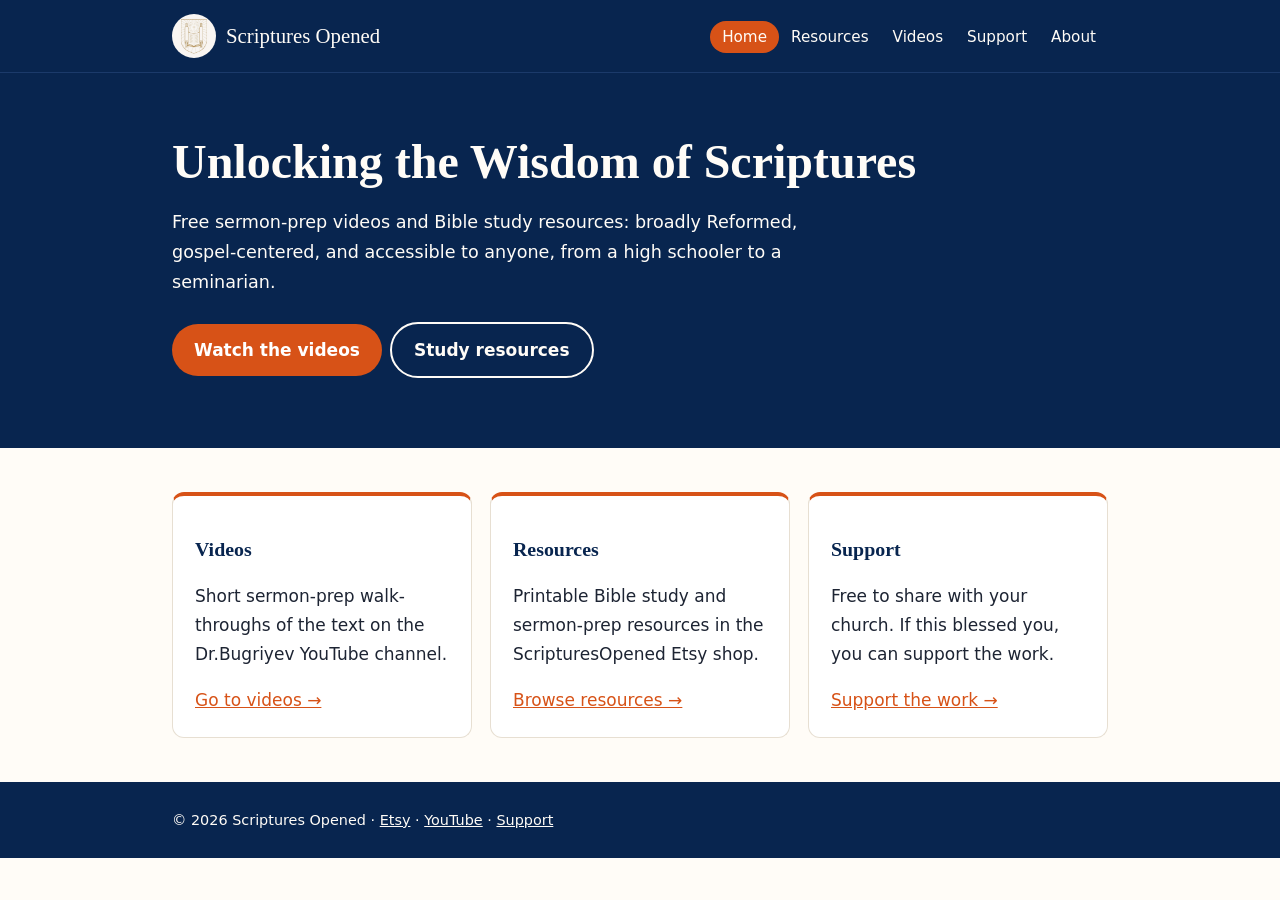
==== index.html @ d646ded9 "ScripturesOpened site" ====
<!doctype html><html lang="en"><head><meta charset="utf-8"><meta name="viewport" content="width=device-width,initial-scale=1"><title>Scriptures Opened — Unlocking the Wisdom of Scriptures</title><meta name="description" content="ScripturesOpened: free sermon-prep videos and Bible study resources."><link rel="icon" href="assets/logo.png"><link rel="stylesheet" href="styles.css"></head><body>
<header><div class="wrap"><a class="brand" href="index.html"><img src="assets/logo.png" alt="">Scriptures Opened</a><nav><a href="index.html" aria-current="page">Home</a><a href="resources.html">Resources</a><a href="videos.html">Videos</a><a href="support.html">Support</a><a href="about.html">About</a></nav></div></header>
<div class="hero"><div class="wrap"><h1>Unlocking the Wisdom of Scriptures</h1><p>Free sermon-prep videos and Bible study resources: broadly Reformed, gospel-centered, and accessible to anyone, from a high schooler to a seminarian.</p><a class="btn" href="videos.html">Watch the videos</a><a class="btn alt" href="resources.html">Study resources</a></div></div><main><section><div class="wrap"><div class="cards"><div class="card"><h3>Videos</h3><p>Short sermon-prep walk-throughs of the text on the Dr.Bugriyev YouTube channel.</p><a href="videos.html">Go to videos &rarr;</a></div><div class="card"><h3>Resources</h3><p>Printable Bible study and sermon-prep resources in the ScripturesOpened Etsy shop.</p><a href="resources.html">Browse resources &rarr;</a></div><div class="card"><h3>Support</h3><p>Free to share with your church. If this blessed you, you can support the work.</p><a href="support.html">Support the work &rarr;</a></div></div></div></section></main>
<footer><div class="wrap">&copy; 2026 Scriptures Opened &middot; <a href="https://www.etsy.com/shop/ScripturesOpened">Etsy</a> &middot; <a href="https://www.youtube.com/@Dr.Bugriyev">YouTube</a> &middot; <a href="https://buymeacoffee.com/scripturesopened">Support</a></div></footer></body></html>
---- styles.css ----
:root{--navy:#08254F;--orange:#D75217;--cream:#FFFCF7;--ink:#1d2433;--muted:#5a6375;--line:#e7dfd2;--serif:Georgia,"Times New Roman",serif;--sans:system-ui,-apple-system,"Segoe UI",Roboto,Arial,sans-serif}
*{box-sizing:border-box}body{margin:0;background:var(--cream);color:var(--ink);font:17px/1.7 var(--sans)}
a{color:var(--orange)}h1,h2,h3{font-family:var(--serif);color:var(--navy);line-height:1.2}
.wrap{max-width:980px;margin:0 auto;padding:0 22px}
header{background:var(--navy)}header .wrap{display:flex;align-items:center;justify-content:space-between;flex-wrap:wrap;gap:10px;min-height:72px}
.brand{display:flex;align-items:center;gap:10px;color:var(--cream);text-decoration:none;font-family:var(--serif);font-size:1.3rem}.brand img{width:44px;height:44px;border-radius:50%}
nav a{color:var(--cream);text-decoration:none;padding:7px 12px;border-radius:999px;font-size:.95rem}nav a[aria-current]{background:var(--orange)}nav a:hover{text-decoration:underline}
.hero{background:var(--navy);color:var(--cream);padding:60px 0 70px;border-top:1px solid #1b3a6a}.hero h1{color:var(--cream);font-size:clamp(2rem,5vw,3rem);margin:0 0 .3em}.hero p{max-width:60ch;font-size:1.1rem}
.btn{display:inline-block;background:var(--orange);color:#fff;text-decoration:none;padding:12px 22px;border-radius:999px;font-weight:600;margin:6px 8px 0 0}.btn.alt{background:transparent;border:2px solid var(--cream);color:var(--cream)}
main section{padding:44px 0}.cards{display:grid;grid-template-columns:repeat(auto-fit,minmax(240px,1fr));gap:18px}.card{background:#fff;border:1px solid var(--line);border-top:4px solid var(--orange);border-radius:12px;padding:22px}
.note{color:var(--muted);font-size:.95rem}footer{background:var(--navy);color:var(--cream);padding:26px 0;font-size:.9rem}footer a{color:var(--cream)}
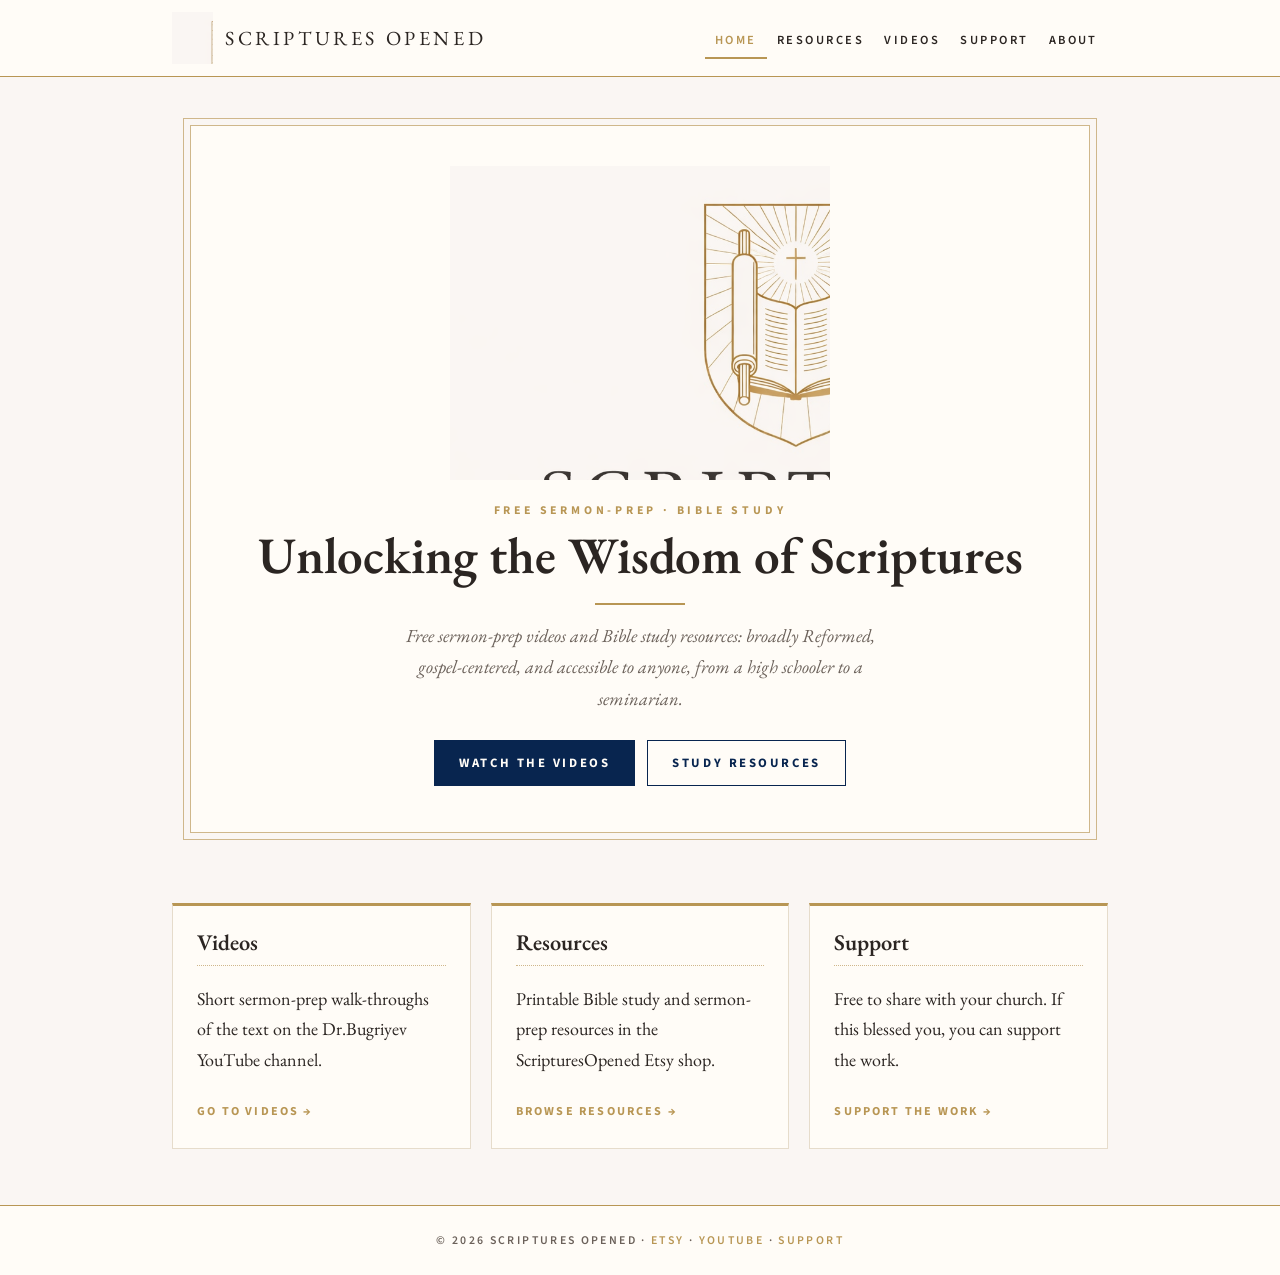
==== commit c38aced1: "Restyle to match ScripturesOpened packet theme" ====
--- a/index.html
+++ b/index.html
@@ -1,4 +1,4 @@
-<!doctype html><html lang="en"><head><meta charset="utf-8"><meta name="viewport" content="width=device-width,initial-scale=1"><title>Scriptures Opened — Unlocking the Wisdom of Scriptures</title><meta name="description" content="ScripturesOpened: free sermon-prep videos and Bible study resources."><link rel="icon" href="assets/logo.png"><link rel="stylesheet" href="styles.css"></head><body>
-<header><div class="wrap"><a class="brand" href="index.html"><img src="assets/logo.png" alt="">Scriptures Opened</a><nav><a href="index.html" aria-current="page">Home</a><a href="resources.html">Resources</a><a href="videos.html">Videos</a><a href="support.html">Support</a><a href="about.html">About</a></nav></div></header>
-<div class="hero"><div class="wrap"><h1>Unlocking the Wisdom of Scriptures</h1><p>Free sermon-prep videos and Bible study resources: broadly Reformed, gospel-centered, and accessible to anyone, from a high schooler to a seminarian.</p><a class="btn" href="videos.html">Watch the videos</a><a class="btn alt" href="resources.html">Study resources</a></div></div><main><section><div class="wrap"><div class="cards"><div class="card"><h3>Videos</h3><p>Short sermon-prep walk-throughs of the text on the Dr.Bugriyev YouTube channel.</p><a href="videos.html">Go to videos &rarr;</a></div><div class="card"><h3>Resources</h3><p>Printable Bible study and sermon-prep resources in the ScripturesOpened Etsy shop.</p><a href="resources.html">Browse resources &rarr;</a></div><div class="card"><h3>Support</h3><p>Free to share with your church. If this blessed you, you can support the work.</p><a href="support.html">Support the work &rarr;</a></div></div></div></section></main>
+<!doctype html><html lang="en"><head><meta charset="utf-8"><meta name="viewport" content="width=device-width,initial-scale=1"><title>Scriptures Opened — Unlocking the Wisdom of Scriptures</title><meta name="description" content="ScripturesOpened: free sermon-prep videos and Bible study resources."><link rel="icon" href="assets/logo.png"><link rel="preconnect" href="https://fonts.gstatic.com"><link rel="stylesheet" href="https://fonts.googleapis.com/css2?family=EB+Garamond:ital,wght@0,400;0,500;0,600;1,400&family=Source+Sans+3:wght@400;600;700&display=swap"><link rel="stylesheet" href="styles.css"></head><body>
+<header><div class="wrap"><a class="brand" href="index.html"><img src="assets/shield.png" alt="">Scriptures Opened</a><nav><a href="index.html" aria-current="page">Home</a><a href="resources.html">Resources</a><a href="videos.html">Videos</a><a href="support.html">Support</a><a href="about.html">About</a></nav></div></header>
+<div class="hero"><div class="wrap"><img class="lockup" src="assets/lockup.png" alt="Scriptures Opened — Hearts Burning"><p class="eyebrow">Free sermon-prep &middot; Bible study</p><h1>Unlocking the Wisdom of Scriptures</h1><p>Free sermon-prep videos and Bible study resources: broadly Reformed, gospel-centered, and accessible to anyone, from a high schooler to a seminarian.</p><a class="btn" href="videos.html">Watch the videos</a><a class="btn alt" href="resources.html">Study resources</a></div></div><main><section><div class="wrap"><div class="cards"><div class="card"><h3>Videos</h3><p>Short sermon-prep walk-throughs of the text on the Dr.Bugriyev YouTube channel.</p><a href="videos.html">Go to videos &rarr;</a></div><div class="card"><h3>Resources</h3><p>Printable Bible study and sermon-prep resources in the ScripturesOpened Etsy shop.</p><a href="resources.html">Browse resources &rarr;</a></div><div class="card"><h3>Support</h3><p>Free to share with your church. If this blessed you, you can support the work.</p><a href="support.html">Support the work &rarr;</a></div></div></div></section></main>
 <footer><div class="wrap">&copy; 2026 Scriptures Opened &middot; <a href="https://www.etsy.com/shop/ScripturesOpened">Etsy</a> &middot; <a href="https://www.youtube.com/@Dr.Bugriyev">YouTube</a> &middot; <a href="https://buymeacoffee.com/scripturesopened">Support</a></div></footer></body></html>
--- a/styles.css
+++ b/styles.css
@@ -1,11 +1,18 @@
-:root{--navy:#08254F;--orange:#D75217;--cream:#FFFCF7;--ink:#1d2433;--muted:#5a6375;--line:#e7dfd2;--serif:Georgia,"Times New Roman",serif;--sans:system-ui,-apple-system,"Segoe UI",Roboto,Arial,sans-serif}
-*{box-sizing:border-box}body{margin:0;background:var(--cream);color:var(--ink);font:17px/1.7 var(--sans)}
-a{color:var(--orange)}h1,h2,h3{font-family:var(--serif);color:var(--navy);line-height:1.2}
+:root{--paper:#FAF6F3;--gold:#B89654;--gold-l:#CFB78B;--ink:#2B2522;--muted:#6b615a;--navy:#08254F;--orange:#D75217;--cream:#FFFCF7;--line:#e6dccb;--serif:"EB Garamond",Garamond,Georgia,serif;--sans:"Source Sans 3","Source Sans Pro",system-ui,sans-serif}
+*{box-sizing:border-box}body{margin:0;background:var(--paper);color:var(--ink);font:18px/1.7 var(--serif)}
+a{color:var(--navy)}h1,h2,h3{font-family:var(--serif);font-weight:600;color:var(--ink);line-height:1.15}
 .wrap{max-width:980px;margin:0 auto;padding:0 22px}
-header{background:var(--navy)}header .wrap{display:flex;align-items:center;justify-content:space-between;flex-wrap:wrap;gap:10px;min-height:72px}
-.brand{display:flex;align-items:center;gap:10px;color:var(--cream);text-decoration:none;font-family:var(--serif);font-size:1.3rem}.brand img{width:44px;height:44px;border-radius:50%}
-nav a{color:var(--cream);text-decoration:none;padding:7px 12px;border-radius:999px;font-size:.95rem}nav a[aria-current]{background:var(--orange)}nav a:hover{text-decoration:underline}
-.hero{background:var(--navy);color:var(--cream);padding:60px 0 70px;border-top:1px solid #1b3a6a}.hero h1{color:var(--cream);font-size:clamp(2rem,5vw,3rem);margin:0 0 .3em}.hero p{max-width:60ch;font-size:1.1rem}
-.btn{display:inline-block;background:var(--orange);color:#fff;text-decoration:none;padding:12px 22px;border-radius:999px;font-weight:600;margin:6px 8px 0 0}.btn.alt{background:transparent;border:2px solid var(--cream);color:var(--cream)}
-main section{padding:44px 0}.cards{display:grid;grid-template-columns:repeat(auto-fit,minmax(240px,1fr));gap:18px}.card{background:#fff;border:1px solid var(--line);border-top:4px solid var(--orange);border-radius:12px;padding:22px}
-.note{color:var(--muted);font-size:.95rem}footer{background:var(--navy);color:var(--cream);padding:26px 0;font-size:.9rem}footer a{color:var(--cream)}
+header{background:var(--cream);border-bottom:1px solid var(--gold)}header .wrap{display:flex;align-items:center;justify-content:space-between;flex-wrap:wrap;gap:10px;min-height:76px}
+.brand{display:flex;align-items:center;gap:12px;color:var(--ink);text-decoration:none;font-family:var(--serif);font-size:1.25rem;letter-spacing:.18em;text-transform:uppercase}.brand img{height:52px;width:auto}
+nav a{font:600 .78rem var(--sans);letter-spacing:.2em;text-transform:uppercase;color:var(--ink);text-decoration:none;padding:8px 10px;border-bottom:2px solid transparent}nav a[aria-current]{color:var(--gold);border-bottom-color:var(--gold)}nav a:hover{color:var(--gold)}
+.eyebrow{font:700 .74rem var(--sans);letter-spacing:.32em;text-transform:uppercase;color:var(--gold);margin:0 0 .6em}
+.hero{padding:48px 0 30px;text-align:center}.hero .wrap{border:1px solid var(--gold-l);outline:1px solid var(--gold-l);outline-offset:6px;background:var(--cream);padding:40px 30px 46px;max-width:900px}
+.lockup{width:min(380px,80%);margin:0 auto 22px;display:block}.hero h1{font-size:clamp(2.2rem,5vw,3.2rem);margin:0 0 .3em}
+.hero p:not(.eyebrow){max-width:56ch;margin:0 auto 1em;font-style:italic;color:var(--muted);font-size:1.15rem}
+.hero h1::after,hr.gold{content:"";display:block;width:90px;height:0;border:0;border-top:2px solid var(--gold);margin:18px auto 0}hr.gold{margin:6px 0 24px}
+.btn{display:inline-block;font:700 .8rem var(--sans);letter-spacing:.2em;text-transform:uppercase;background:var(--navy);color:var(--cream);text-decoration:none;padding:13px 24px;margin:8px 6px 0;border:1px solid var(--navy)}.btn.alt{background:transparent;color:var(--navy)}.btn:hover{background:var(--gold);border-color:var(--gold);color:#fff}
+main section{padding:40px 0 56px}.sheet{background:var(--cream);border:1px solid var(--line);padding:40px clamp(22px,5vw,56px)!important;max-width:900px}
+.cards{display:grid;grid-template-columns:repeat(auto-fit,minmax(240px,1fr));gap:20px}.card{background:var(--cream);border:1px solid var(--line);border-top:3px solid var(--gold);padding:24px}
+.card h3{font-size:1.4rem;margin:0 0 .4em;padding-bottom:.4em;border-bottom:1px dotted var(--gold-l)}.card a{font:700 .76rem var(--sans);letter-spacing:.18em;text-transform:uppercase;color:var(--gold);text-decoration:none}
+.note{color:var(--muted);font-style:italic}
+footer{border-top:1px solid var(--gold);background:var(--cream);color:var(--muted);padding:26px 0;font:600 .74rem var(--sans);letter-spacing:.2em;text-transform:uppercase;text-align:center}footer a{color:var(--gold);text-decoration:none}
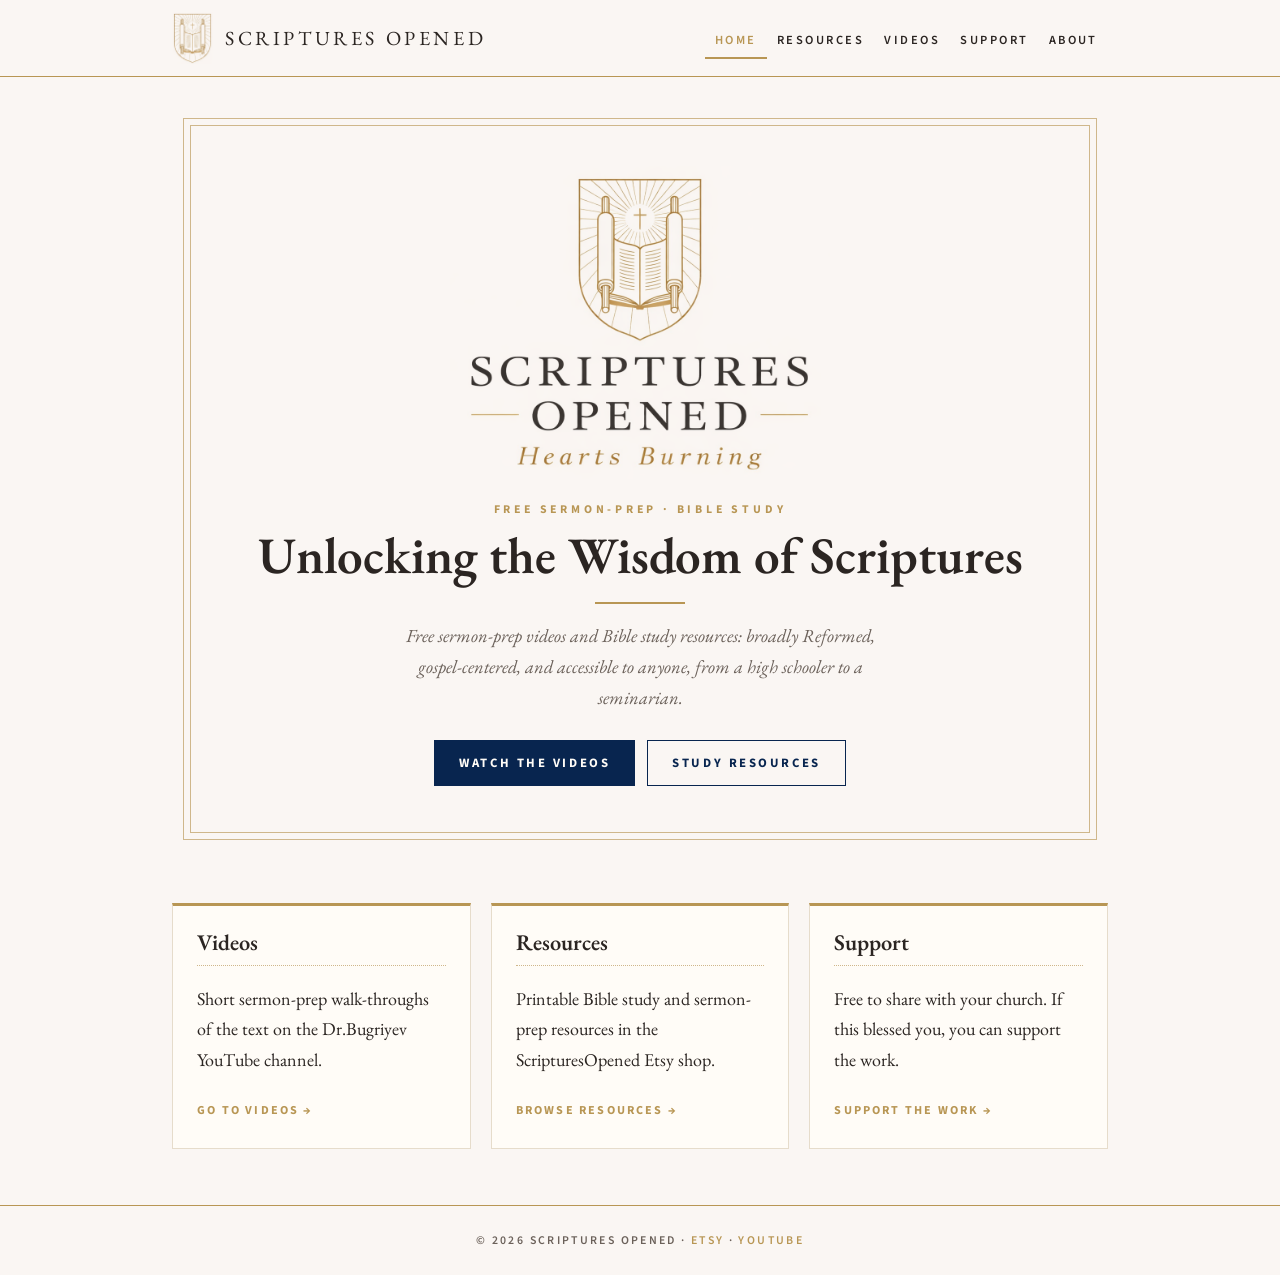
==== commit 7ef0e13d: "Remove Buy Me a Coffee from site" ====
--- a/index.html
+++ b/index.html
@@ -1,4 +1,4 @@
 <!doctype html><html lang="en"><head><meta charset="utf-8"><meta name="viewport" content="width=device-width,initial-scale=1"><title>Scriptures Opened — Unlocking the Wisdom of Scriptures</title><meta name="description" content="ScripturesOpened: free sermon-prep videos and Bible study resources."><link rel="icon" href="assets/logo.png"><link rel="preconnect" href="https://fonts.gstatic.com"><link rel="stylesheet" href="https://fonts.googleapis.com/css2?family=EB+Garamond:ital,wght@0,400;0,500;0,600;1,400&family=Source+Sans+3:wght@400;600;700&display=swap"><link rel="stylesheet" href="styles.css"></head><body>
 <header><div class="wrap"><a class="brand" href="index.html"><img src="assets/shield.png" alt="">Scriptures Opened</a><nav><a href="index.html" aria-current="page">Home</a><a href="resources.html">Resources</a><a href="videos.html">Videos</a><a href="support.html">Support</a><a href="about.html">About</a></nav></div></header>
 <div class="hero"><div class="wrap"><img class="lockup" src="assets/lockup.png" alt="Scriptures Opened — Hearts Burning"><p class="eyebrow">Free sermon-prep &middot; Bible study</p><h1>Unlocking the Wisdom of Scriptures</h1><p>Free sermon-prep videos and Bible study resources: broadly Reformed, gospel-centered, and accessible to anyone, from a high schooler to a seminarian.</p><a class="btn" href="videos.html">Watch the videos</a><a class="btn alt" href="resources.html">Study resources</a></div></div><main><section><div class="wrap"><div class="cards"><div class="card"><h3>Videos</h3><p>Short sermon-prep walk-throughs of the text on the Dr.Bugriyev YouTube channel.</p><a href="videos.html">Go to videos &rarr;</a></div><div class="card"><h3>Resources</h3><p>Printable Bible study and sermon-prep resources in the ScripturesOpened Etsy shop.</p><a href="resources.html">Browse resources &rarr;</a></div><div class="card"><h3>Support</h3><p>Free to share with your church. If this blessed you, you can support the work.</p><a href="support.html">Support the work &rarr;</a></div></div></div></section></main>
-<footer><div class="wrap">&copy; 2026 Scriptures Opened &middot; <a href="https://www.etsy.com/shop/ScripturesOpened">Etsy</a> &middot; <a href="https://www.youtube.com/@Dr.Bugriyev">YouTube</a> &middot; <a href="https://buymeacoffee.com/scripturesopened">Support</a></div></footer></body></html>
+<footer><div class="wrap">&copy; 2026 Scriptures Opened &middot; <a href="https://www.etsy.com/shop/ScripturesOpened">Etsy</a> &middot; <a href="https://www.youtube.com/@Dr.Bugriyev">YouTube</a></div></footer></body></html>
--- a/styles.css
+++ b/styles.css
@@ -2,11 +2,11 @@
 *{box-sizing:border-box}body{margin:0;background:var(--paper);color:var(--ink);font:18px/1.7 var(--serif)}
 a{color:var(--navy)}h1,h2,h3{font-family:var(--serif);font-weight:600;color:var(--ink);line-height:1.15}
 .wrap{max-width:980px;margin:0 auto;padding:0 22px}
-header{background:var(--cream);border-bottom:1px solid var(--gold)}header .wrap{display:flex;align-items:center;justify-content:space-between;flex-wrap:wrap;gap:10px;min-height:76px}
+header{background:var(--paper);border-bottom:1px solid var(--gold)}header .wrap{display:flex;align-items:center;justify-content:space-between;flex-wrap:wrap;gap:10px;min-height:76px}
 .brand{display:flex;align-items:center;gap:12px;color:var(--ink);text-decoration:none;font-family:var(--serif);font-size:1.25rem;letter-spacing:.18em;text-transform:uppercase}.brand img{height:52px;width:auto}
 nav a{font:600 .78rem var(--sans);letter-spacing:.2em;text-transform:uppercase;color:var(--ink);text-decoration:none;padding:8px 10px;border-bottom:2px solid transparent}nav a[aria-current]{color:var(--gold);border-bottom-color:var(--gold)}nav a:hover{color:var(--gold)}
 .eyebrow{font:700 .74rem var(--sans);letter-spacing:.32em;text-transform:uppercase;color:var(--gold);margin:0 0 .6em}
-.hero{padding:48px 0 30px;text-align:center}.hero .wrap{border:1px solid var(--gold-l);outline:1px solid var(--gold-l);outline-offset:6px;background:var(--cream);padding:40px 30px 46px;max-width:900px}
+.hero{padding:48px 0 30px;text-align:center}.hero .wrap{border:1px solid var(--gold-l);outline:1px solid var(--gold-l);outline-offset:6px;background:var(--paper);padding:40px 30px 46px;max-width:900px}
 .lockup{width:min(380px,80%);margin:0 auto 22px;display:block}.hero h1{font-size:clamp(2.2rem,5vw,3.2rem);margin:0 0 .3em}
 .hero p:not(.eyebrow){max-width:56ch;margin:0 auto 1em;font-style:italic;color:var(--muted);font-size:1.15rem}
 .hero h1::after,hr.gold{content:"";display:block;width:90px;height:0;border:0;border-top:2px solid var(--gold);margin:18px auto 0}hr.gold{margin:6px 0 24px}
@@ -15,4 +15,4 @@
 .cards{display:grid;grid-template-columns:repeat(auto-fit,minmax(240px,1fr));gap:20px}.card{background:var(--cream);border:1px solid var(--line);border-top:3px solid var(--gold);padding:24px}
 .card h3{font-size:1.4rem;margin:0 0 .4em;padding-bottom:.4em;border-bottom:1px dotted var(--gold-l)}.card a{font:700 .76rem var(--sans);letter-spacing:.18em;text-transform:uppercase;color:var(--gold);text-decoration:none}
 .note{color:var(--muted);font-style:italic}
-footer{border-top:1px solid var(--gold);background:var(--cream);color:var(--muted);padding:26px 0;font:600 .74rem var(--sans);letter-spacing:.2em;text-transform:uppercase;text-align:center}footer a{color:var(--gold);text-decoration:none}
+footer{border-top:1px solid var(--gold);background:var(--paper);color:var(--muted);padding:26px 0;font:600 .74rem var(--sans);letter-spacing:.2em;text-transform:uppercase;text-align:center}footer a{color:var(--gold);text-decoration:none}
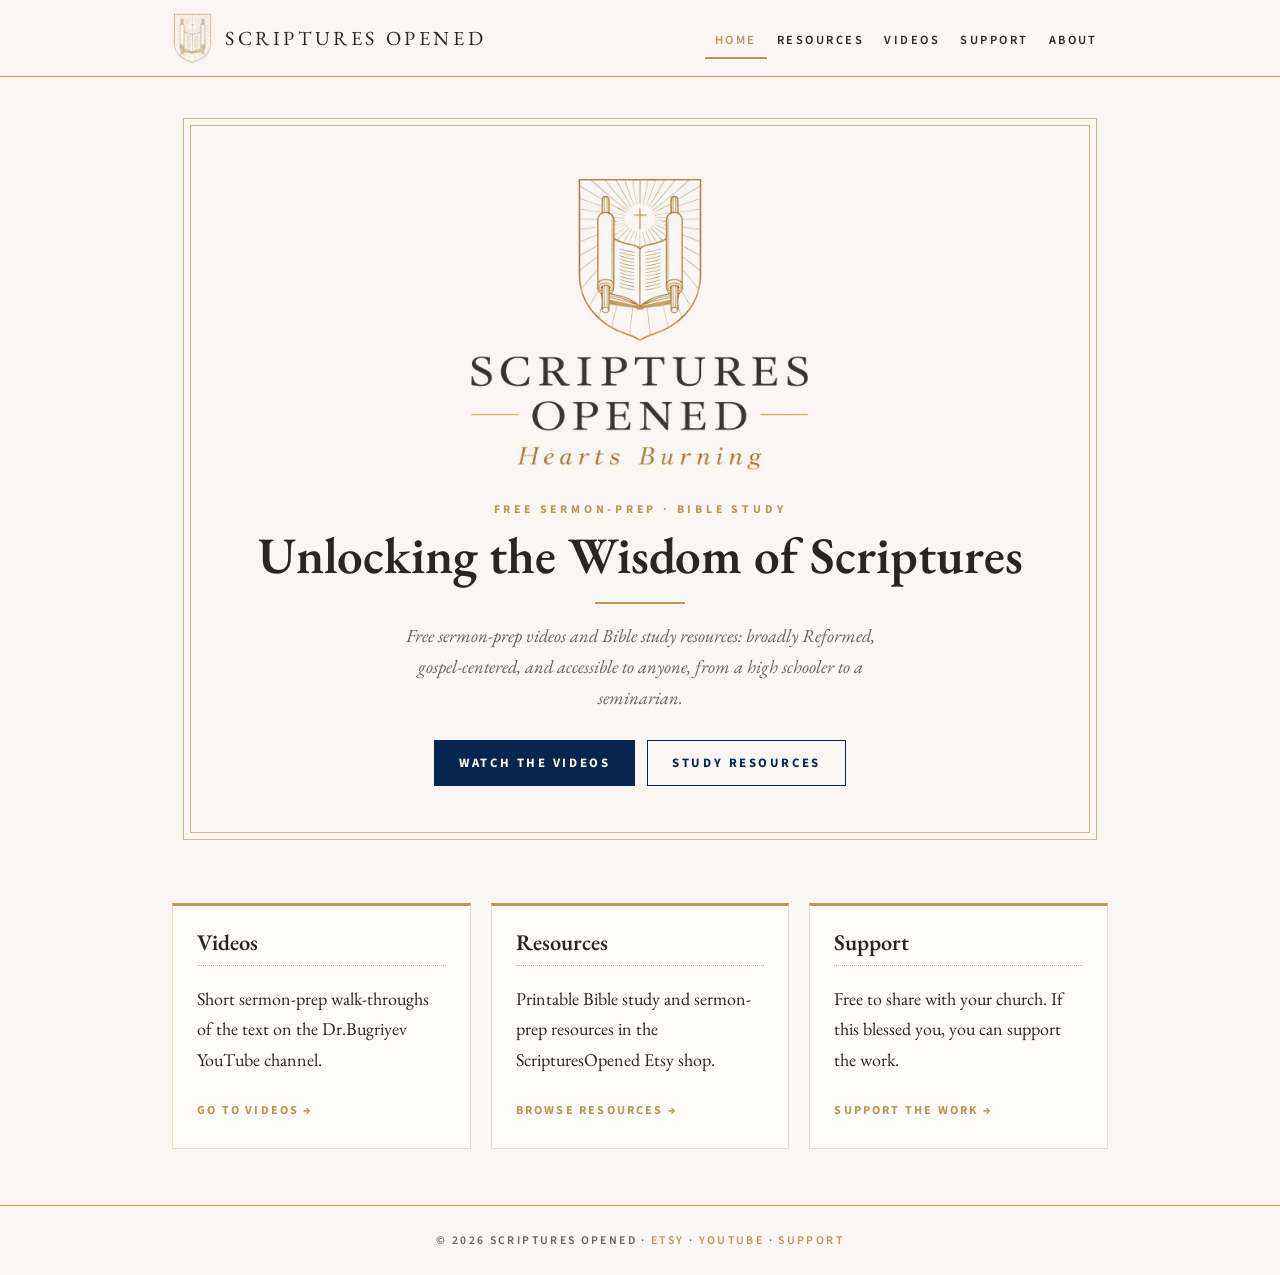
==== commit bec033f2: "Revert "Remove Buy Me a Coffee from site" This reverts commit 7ef0e13db8b4cdf46fd0919af4752ea9443e5d" ====
--- a/index.html
+++ b/index.html
@@ -1,4 +1,4 @@
 <!doctype html><html lang="en"><head><meta charset="utf-8"><meta name="viewport" content="width=device-width,initial-scale=1"><title>Scriptures Opened — Unlocking the Wisdom of Scriptures</title><meta name="description" content="ScripturesOpened: free sermon-prep videos and Bible study resources."><link rel="icon" href="assets/logo.png"><link rel="preconnect" href="https://fonts.gstatic.com"><link rel="stylesheet" href="https://fonts.googleapis.com/css2?family=EB+Garamond:ital,wght@0,400;0,500;0,600;1,400&family=Source+Sans+3:wght@400;600;700&display=swap"><link rel="stylesheet" href="styles.css"></head><body>
 <header><div class="wrap"><a class="brand" href="index.html"><img src="assets/shield.png" alt="">Scriptures Opened</a><nav><a href="index.html" aria-current="page">Home</a><a href="resources.html">Resources</a><a href="videos.html">Videos</a><a href="support.html">Support</a><a href="about.html">About</a></nav></div></header>
 <div class="hero"><div class="wrap"><img class="lockup" src="assets/lockup.png" alt="Scriptures Opened — Hearts Burning"><p class="eyebrow">Free sermon-prep &middot; Bible study</p><h1>Unlocking the Wisdom of Scriptures</h1><p>Free sermon-prep videos and Bible study resources: broadly Reformed, gospel-centered, and accessible to anyone, from a high schooler to a seminarian.</p><a class="btn" href="videos.html">Watch the videos</a><a class="btn alt" href="resources.html">Study resources</a></div></div><main><section><div class="wrap"><div class="cards"><div class="card"><h3>Videos</h3><p>Short sermon-prep walk-throughs of the text on the Dr.Bugriyev YouTube channel.</p><a href="videos.html">Go to videos &rarr;</a></div><div class="card"><h3>Resources</h3><p>Printable Bible study and sermon-prep resources in the ScripturesOpened Etsy shop.</p><a href="resources.html">Browse resources &rarr;</a></div><div class="card"><h3>Support</h3><p>Free to share with your church. If this blessed you, you can support the work.</p><a href="support.html">Support the work &rarr;</a></div></div></div></section></main>
-<footer><div class="wrap">&copy; 2026 Scriptures Opened &middot; <a href="https://www.etsy.com/shop/ScripturesOpened">Etsy</a> &middot; <a href="https://www.youtube.com/@Dr.Bugriyev">YouTube</a></div></footer></body></html>
+<footer><div class="wrap">&copy; 2026 Scriptures Opened &middot; <a href="https://www.etsy.com/shop/ScripturesOpened">Etsy</a> &middot; <a href="https://www.youtube.com/@Dr.Bugriyev">YouTube</a> &middot; <a href="https://buymeacoffee.com/scripturesopened">Support</a></div></footer></body></html>
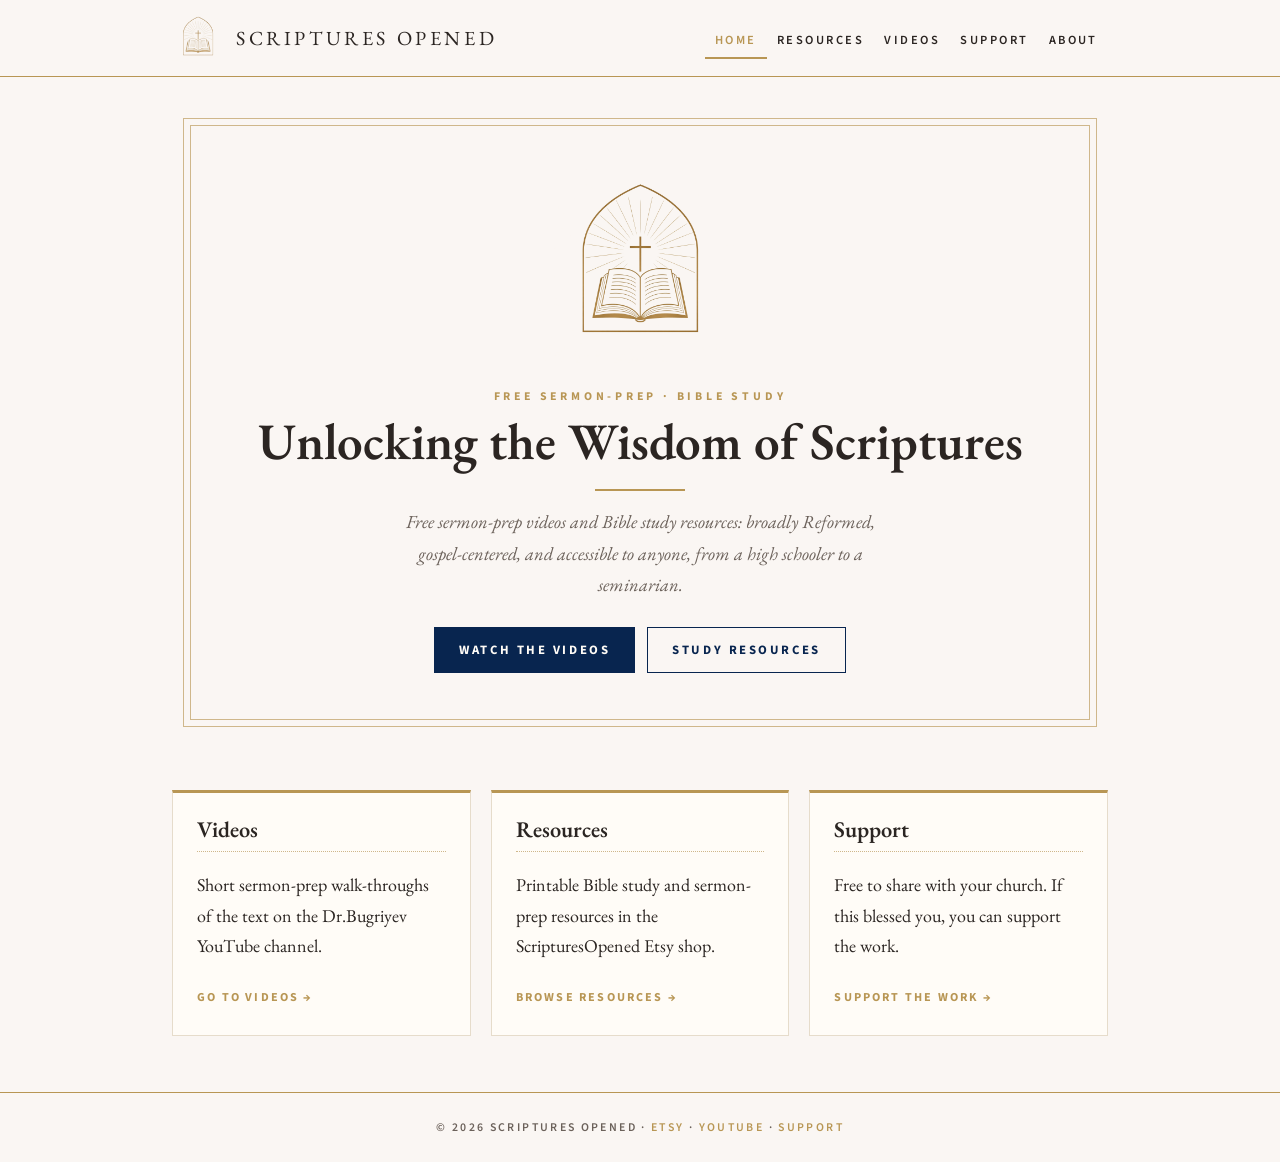
==== commit 3cf940c3: "Swap shield for gold arch logo" ====
--- a/index.html
+++ b/index.html
@@ -1,4 +1,4 @@
 <!doctype html><html lang="en"><head><meta charset="utf-8"><meta name="viewport" content="width=device-width,initial-scale=1"><title>Scriptures Opened — Unlocking the Wisdom of Scriptures</title><meta name="description" content="ScripturesOpened: free sermon-prep videos and Bible study resources."><link rel="icon" href="assets/logo.png"><link rel="preconnect" href="https://fonts.gstatic.com"><link rel="stylesheet" href="https://fonts.googleapis.com/css2?family=EB+Garamond:ital,wght@0,400;0,500;0,600;1,400&family=Source+Sans+3:wght@400;600;700&display=swap"><link rel="stylesheet" href="styles.css"></head><body>
-<header><div class="wrap"><a class="brand" href="index.html"><img src="assets/shield.png" alt="">Scriptures Opened</a><nav><a href="index.html" aria-current="page">Home</a><a href="resources.html">Resources</a><a href="videos.html">Videos</a><a href="support.html">Support</a><a href="about.html">About</a></nav></div></header>
-<div class="hero"><div class="wrap"><img class="lockup" src="assets/lockup.png" alt="Scriptures Opened — Hearts Burning"><p class="eyebrow">Free sermon-prep &middot; Bible study</p><h1>Unlocking the Wisdom of Scriptures</h1><p>Free sermon-prep videos and Bible study resources: broadly Reformed, gospel-centered, and accessible to anyone, from a high schooler to a seminarian.</p><a class="btn" href="videos.html">Watch the videos</a><a class="btn alt" href="resources.html">Study resources</a></div></div><main><section><div class="wrap"><div class="cards"><div class="card"><h3>Videos</h3><p>Short sermon-prep walk-throughs of the text on the Dr.Bugriyev YouTube channel.</p><a href="videos.html">Go to videos &rarr;</a></div><div class="card"><h3>Resources</h3><p>Printable Bible study and sermon-prep resources in the ScripturesOpened Etsy shop.</p><a href="resources.html">Browse resources &rarr;</a></div><div class="card"><h3>Support</h3><p>Free to share with your church. If this blessed you, you can support the work.</p><a href="support.html">Support the work &rarr;</a></div></div></div></section></main>
+<header><div class="wrap"><a class="brand" href="index.html"><img src="assets/arch_small.png" alt="">Scriptures Opened</a><nav><a href="index.html" aria-current="page">Home</a><a href="resources.html">Resources</a><a href="videos.html">Videos</a><a href="support.html">Support</a><a href="about.html">About</a></nav></div></header>
+<div class="hero"><div class="wrap"><img class="lockup" src="assets/arch.png" alt="Scriptures Opened logo"><p class="eyebrow">Free sermon-prep &middot; Bible study</p><h1>Unlocking the Wisdom of Scriptures</h1><p>Free sermon-prep videos and Bible study resources: broadly Reformed, gospel-centered, and accessible to anyone, from a high schooler to a seminarian.</p><a class="btn" href="videos.html">Watch the videos</a><a class="btn alt" href="resources.html">Study resources</a></div></div><main><section><div class="wrap"><div class="cards"><div class="card"><h3>Videos</h3><p>Short sermon-prep walk-throughs of the text on the Dr.Bugriyev YouTube channel.</p><a href="videos.html">Go to videos &rarr;</a></div><div class="card"><h3>Resources</h3><p>Printable Bible study and sermon-prep resources in the ScripturesOpened Etsy shop.</p><a href="resources.html">Browse resources &rarr;</a></div><div class="card"><h3>Support</h3><p>Free to share with your church. If this blessed you, you can support the work.</p><a href="support.html">Support the work &rarr;</a></div></div></div></section></main>
 <footer><div class="wrap">&copy; 2026 Scriptures Opened &middot; <a href="https://www.etsy.com/shop/ScripturesOpened">Etsy</a> &middot; <a href="https://www.youtube.com/@Dr.Bugriyev">YouTube</a> &middot; <a href="https://buymeacoffee.com/scripturesopened">Support</a></div></footer></body></html>
--- a/styles.css
+++ b/styles.css
@@ -7,7 +7,7 @@
 nav a{font:600 .78rem var(--sans);letter-spacing:.2em;text-transform:uppercase;color:var(--ink);text-decoration:none;padding:8px 10px;border-bottom:2px solid transparent}nav a[aria-current]{color:var(--gold);border-bottom-color:var(--gold)}nav a:hover{color:var(--gold)}
 .eyebrow{font:700 .74rem var(--sans);letter-spacing:.32em;text-transform:uppercase;color:var(--gold);margin:0 0 .6em}
 .hero{padding:48px 0 30px;text-align:center}.hero .wrap{border:1px solid var(--gold-l);outline:1px solid var(--gold-l);outline-offset:6px;background:var(--paper);padding:40px 30px 46px;max-width:900px}
-.lockup{width:min(380px,80%);margin:0 auto 22px;display:block}.hero h1{font-size:clamp(2.2rem,5vw,3.2rem);margin:0 0 .3em}
+.lockup{width:min(200px,55%);margin:0 auto 22px;display:block}.hero h1{font-size:clamp(2.2rem,5vw,3.2rem);margin:0 0 .3em}
 .hero p:not(.eyebrow){max-width:56ch;margin:0 auto 1em;font-style:italic;color:var(--muted);font-size:1.15rem}
 .hero h1::after,hr.gold{content:"";display:block;width:90px;height:0;border:0;border-top:2px solid var(--gold);margin:18px auto 0}hr.gold{margin:6px 0 24px}
 .btn{display:inline-block;font:700 .8rem var(--sans);letter-spacing:.2em;text-transform:uppercase;background:var(--navy);color:var(--cream);text-decoration:none;padding:13px 24px;margin:8px 6px 0;border:1px solid var(--navy)}.btn.alt{background:transparent;color:var(--navy)}.btn:hover{background:var(--gold);border-color:var(--gold);color:#fff}
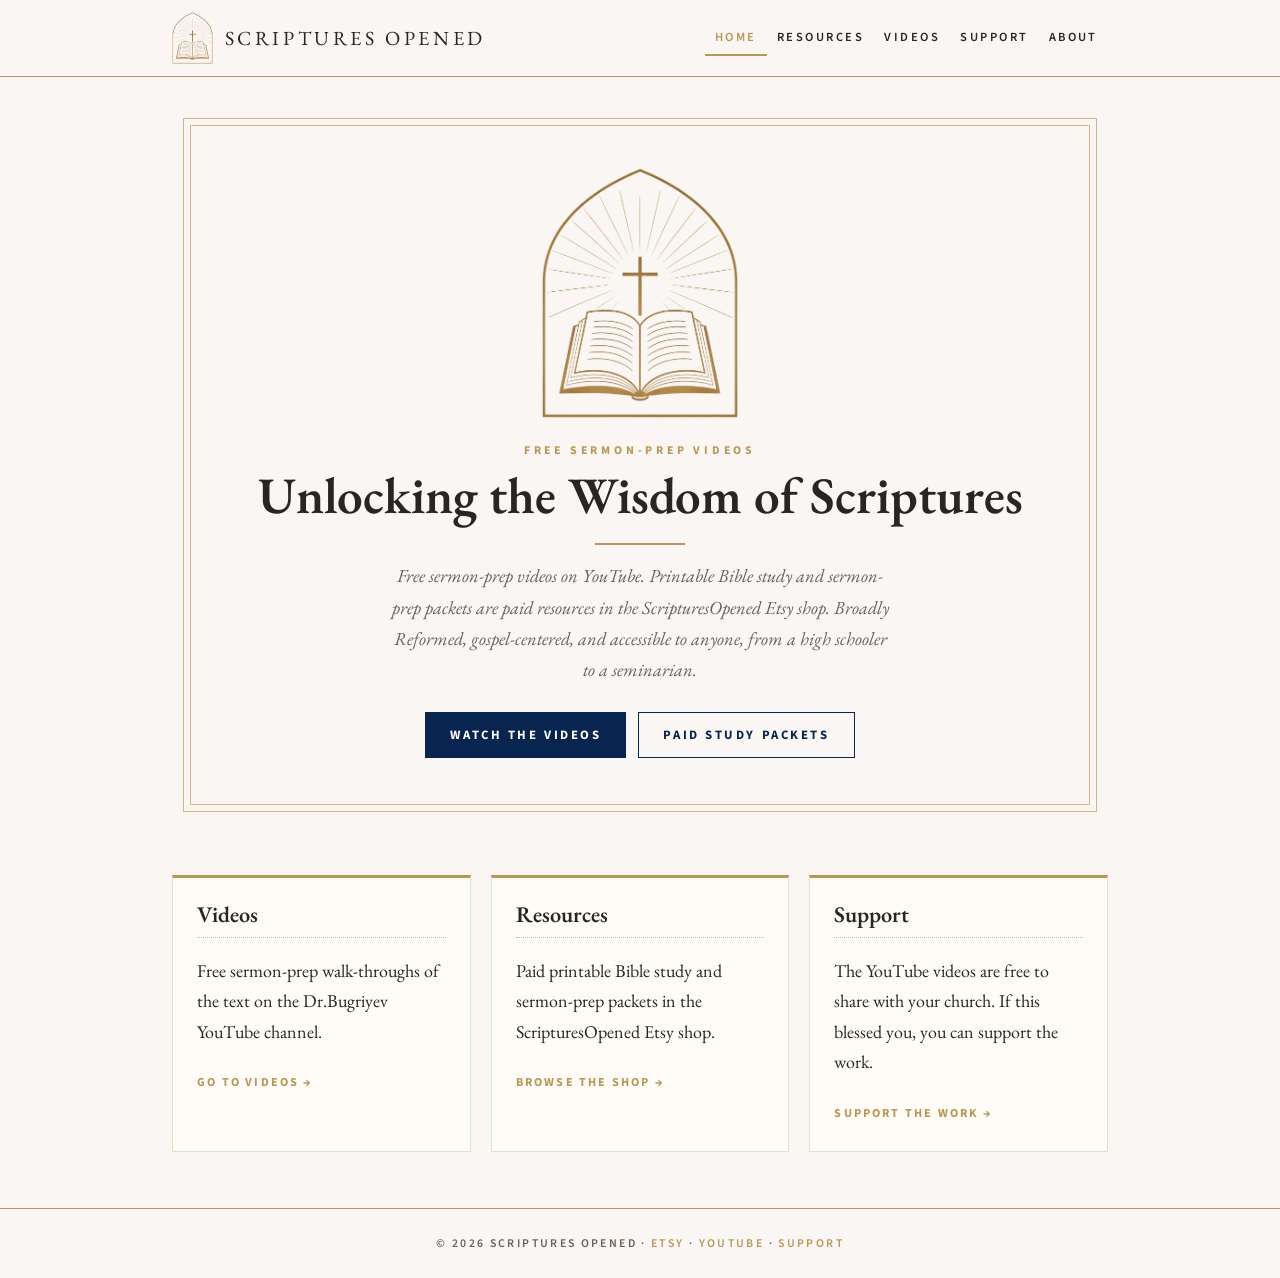
==== commit 0da8fbe2: "Resources: keep eight Chapter 1 studies and clarify paid packets Drop the Chapter 2 sermon cards, re" ====
--- a/index.html
+++ b/index.html
@@ -1,4 +1,4 @@
-<!doctype html><html lang="en"><head><meta charset="utf-8"><meta name="viewport" content="width=device-width,initial-scale=1"><title>Scriptures Opened — Unlocking the Wisdom of Scriptures</title><meta name="description" content="ScripturesOpened: free sermon-prep videos and Bible study resources."><link rel="icon" href="assets/logo.png"><link rel="preconnect" href="https://fonts.gstatic.com"><link rel="stylesheet" href="https://fonts.googleapis.com/css2?family=EB+Garamond:ital,wght@0,400;0,500;0,600;1,400&family=Source+Sans+3:wght@400;600;700&display=swap"><link rel="stylesheet" href="styles.css"></head><body>
+<!doctype html><html lang="en"><head><meta charset="utf-8"><meta name="viewport" content="width=device-width,initial-scale=1"><title>Scriptures Opened — Unlocking the Wisdom of Scriptures</title><meta name="description" content="Free sermon-prep videos on YouTube. Printable Bible study and sermon-prep packets are paid resources in the ScripturesOpened Etsy shop."><link rel="icon" href="assets/logo.png"><link rel="preconnect" href="https://fonts.gstatic.com"><link rel="stylesheet" href="https://fonts.googleapis.com/css2?family=EB+Garamond:ital,wght@0,400;0,500;0,600;1,400&family=Source+Sans+3:wght@400;600;700&display=swap"><link rel="stylesheet" href="styles.css"></head><body>
 <header><div class="wrap"><a class="brand" href="index.html"><img src="assets/arch_small.png" alt="">Scriptures Opened</a><nav><a href="index.html" aria-current="page">Home</a><a href="resources.html">Resources</a><a href="videos.html">Videos</a><a href="support.html">Support</a><a href="about.html">About</a></nav></div></header>
-<div class="hero"><div class="wrap"><img class="lockup" src="assets/arch.png" alt="Scriptures Opened logo"><p class="eyebrow">Free sermon-prep &middot; Bible study</p><h1>Unlocking the Wisdom of Scriptures</h1><p>Free sermon-prep videos and Bible study resources: broadly Reformed, gospel-centered, and accessible to anyone, from a high schooler to a seminarian.</p><a class="btn" href="videos.html">Watch the videos</a><a class="btn alt" href="resources.html">Study resources</a></div></div><main><section><div class="wrap"><div class="cards"><div class="card"><h3>Videos</h3><p>Short sermon-prep walk-throughs of the text on the Dr.Bugriyev YouTube channel.</p><a href="videos.html">Go to videos &rarr;</a></div><div class="card"><h3>Resources</h3><p>Printable Bible study and sermon-prep resources in the ScripturesOpened Etsy shop.</p><a href="resources.html">Browse resources &rarr;</a></div><div class="card"><h3>Support</h3><p>Free to share with your church. If this blessed you, you can support the work.</p><a href="support.html">Support the work &rarr;</a></div></div></div></section></main>
+<div class="hero"><div class="wrap"><img class="lockup" src="assets/arch.png" alt="Scriptures Opened logo"><p class="eyebrow">Free sermon-prep videos</p><h1>Unlocking the Wisdom of Scriptures</h1><p>Free sermon-prep videos on YouTube. Printable Bible study and sermon-prep packets are paid resources in the ScripturesOpened Etsy shop. Broadly Reformed, gospel-centered, and accessible to anyone, from a high schooler to a seminarian.</p><a class="btn" href="videos.html">Watch the videos</a><a class="btn alt" href="resources.html">Paid study packets</a></div></div><main><section><div class="wrap"><div class="cards"><div class="card"><h3>Videos</h3><p>Free sermon-prep walk-throughs of the text on the Dr.Bugriyev YouTube channel.</p><a href="videos.html">Go to videos &rarr;</a></div><div class="card"><h3>Resources</h3><p>Paid printable Bible study and sermon-prep packets in the ScripturesOpened Etsy shop.</p><a href="resources.html">Browse the shop &rarr;</a></div><div class="card"><h3>Support</h3><p>The YouTube videos are free to share with your church. If this blessed you, you can support the work.</p><a href="support.html">Support the work &rarr;</a></div></div></div></section></main>
 <footer><div class="wrap">&copy; 2026 Scriptures Opened &middot; <a href="https://www.etsy.com/shop/ScripturesOpened">Etsy</a> &middot; <a href="https://www.youtube.com/@Dr.Bugriyev">YouTube</a> &middot; <a href="https://buymeacoffee.com/scripturesopened">Support</a></div></footer></body></html>
--- a/styles.css
+++ b/styles.css
@@ -4,7 +4,7 @@
 .wrap{max-width:980px;margin:0 auto;padding:0 22px}
 header{background:var(--paper);border-bottom:1px solid var(--gold)}header .wrap{display:flex;align-items:center;justify-content:space-between;flex-wrap:wrap;gap:10px;min-height:76px}
 .brand{display:flex;align-items:center;gap:12px;color:var(--ink);text-decoration:none;font-family:var(--serif);font-size:1.25rem;letter-spacing:.18em;text-transform:uppercase}.brand img{height:52px;width:auto}
-nav a{font:600 .78rem var(--sans);letter-spacing:.2em;text-transform:uppercase;color:var(--ink);text-decoration:none;padding:8px 10px;border-bottom:2px solid transparent}nav a[aria-current]{color:var(--gold);border-bottom-color:var(--gold)}nav a:hover{color:var(--gold)}
+nav{display:flex;flex-wrap:wrap;max-width:100%}nav a{font:600 .78rem var(--sans);letter-spacing:.2em;text-transform:uppercase;color:var(--ink);text-decoration:none;padding:8px 10px;border-bottom:2px solid transparent}nav a[aria-current]{color:var(--gold);border-bottom-color:var(--gold)}nav a:hover{color:var(--gold)}
 .eyebrow{font:700 .74rem var(--sans);letter-spacing:.32em;text-transform:uppercase;color:var(--gold);margin:0 0 .6em}
 .hero{padding:48px 0 30px;text-align:center}.hero .wrap{border:1px solid var(--gold-l);outline:1px solid var(--gold-l);outline-offset:6px;background:var(--paper);padding:40px 30px 46px;max-width:900px}
 .lockup{width:min(200px,55%);margin:0 auto 22px;display:block}.hero h1{font-size:clamp(2.2rem,5vw,3.2rem);margin:0 0 .3em}
@@ -16,3 +16,6 @@
 .card h3{font-size:1.4rem;margin:0 0 .4em;padding-bottom:.4em;border-bottom:1px dotted var(--gold-l)}.card a{font:700 .76rem var(--sans);letter-spacing:.18em;text-transform:uppercase;color:var(--gold);text-decoration:none}
 .note{color:var(--muted);font-style:italic}
 footer{border-top:1px solid var(--gold);background:var(--paper);color:var(--muted);padding:26px 0;font:600 .74rem var(--sans);letter-spacing:.2em;text-transform:uppercase;text-align:center}footer a{color:var(--gold);text-decoration:none}
+.products{display:grid;grid-template-columns:repeat(auto-fit,minmax(min(320px,100%),1fr));gap:22px;margin:26px 0 10px}.product{display:flex;flex-direction:column;background:var(--paper);border:1px solid var(--line);border-top:3px solid var(--gold)}.product img{display:block;width:100%;height:auto;border-bottom:1px solid var(--line)}.product .body{padding:16px 18px 20px;display:flex;flex-direction:column;flex:1}.product h3{font-size:1.3rem;margin:0 0 .35em}.product p{margin:0 0 12px;font-size:1rem;line-height:1.5;color:var(--muted);flex:1}.product .btn{margin:0;text-align:center;padding:11px 16px}.byline{font-style:italic;color:var(--muted)}.shopall{text-align:center;margin-top:18px}
+.previews{display:grid;grid-template-columns:repeat(3,1fr);gap:6px;margin:0 0 14px}.previews img{width:100%;height:auto;border:1px solid var(--line);display:block}
+.product .price{font-weight:700;font-size:1.15rem;color:#8a6d1f;margin:.6rem 0 .3rem}
